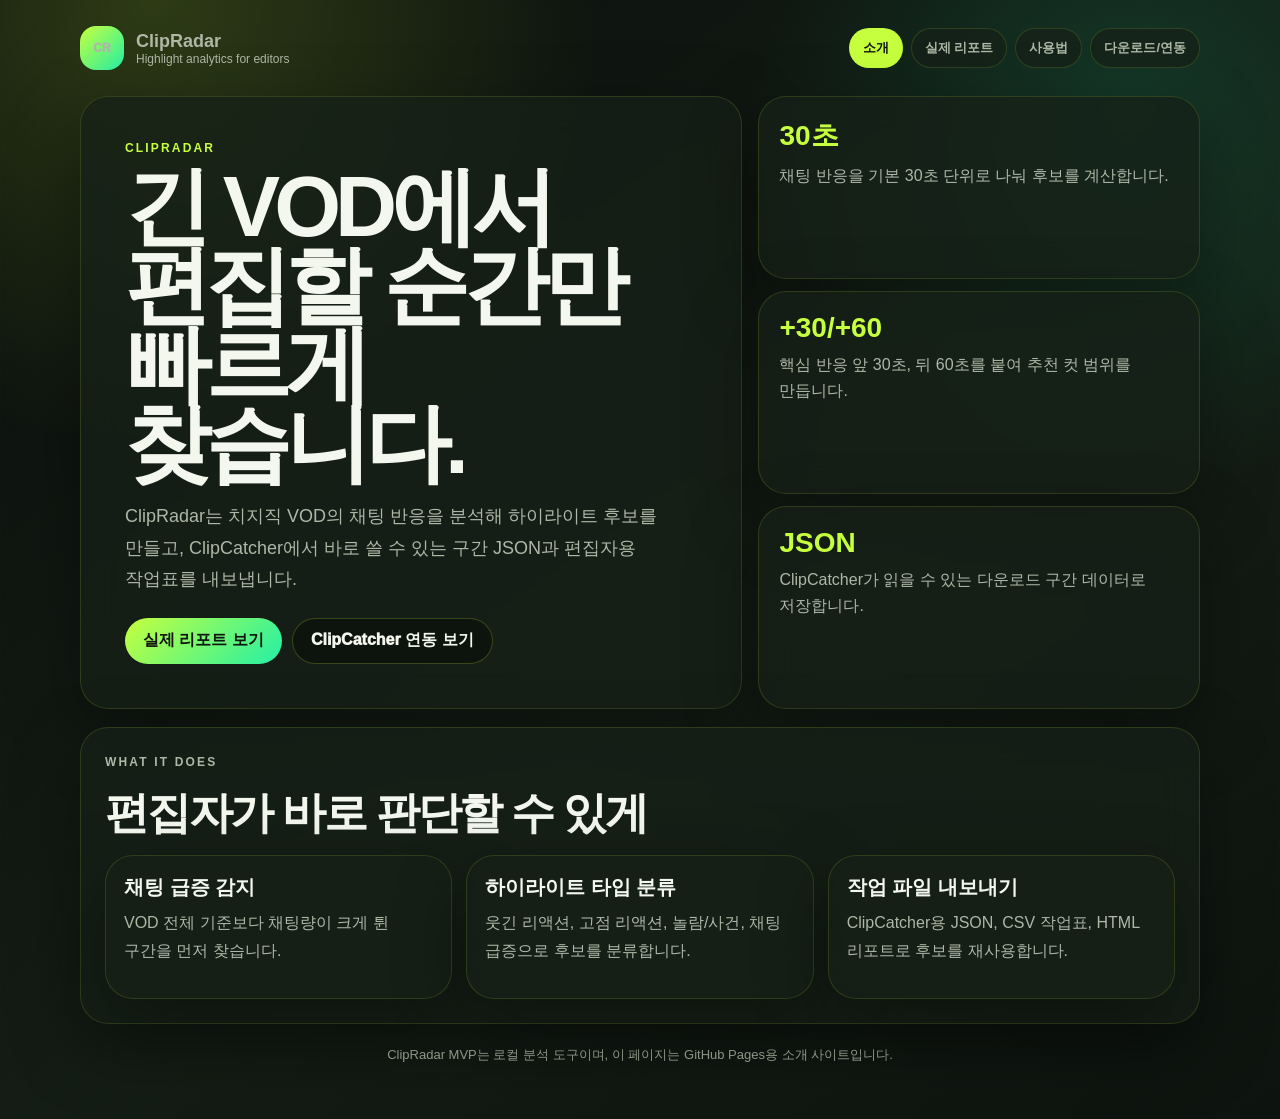
==== docs/index.html @ ac866fc5 "Initial ClipRadar MVP" ====
<!doctype html>
<html lang="ko">
  <head>
    <meta charset="utf-8" />
    <meta name="viewport" content="width=device-width, initial-scale=1" />
    <title>ClipRadar - 방송 하이라이트 분석</title>
    <link rel="stylesheet" href="./assets/site.css" />
  </head>
  <body>
    <main class="site-shell">
      <nav class="site-nav">
        <a class="brand" href="./index.html">
          <span class="brand-mark">CR</span>
          <span><strong>ClipRadar</strong><span>Highlight analytics for editors</span></span>
        </a>
        <div class="nav-links">
          <a class="active" href="./index.html">소개</a>
          <a href="./sample-report.html">실제 리포트</a>
          <a href="./usage.html">사용법</a>
          <a href="./integration.html">다운로드/연동</a>
        </div>
      </nav>

      <section class="hero">
        <div class="hero-main panel">
          <p class="eyebrow">ClipRadar</p>
          <h1>긴 VOD에서<br />편집할 순간만 빠르게 찾습니다.</h1>
          <p class="lead">
            ClipRadar는 치지직 VOD의 채팅 반응을 분석해 하이라이트 후보를 만들고,
            ClipCatcher에서 바로 쓸 수 있는 구간 JSON과 편집자용 작업표를 내보냅니다.
          </p>
          <div class="cta-row">
            <a class="button" href="./sample-report.html">실제 리포트 보기</a>
            <a class="button secondary" href="./integration.html">ClipCatcher 연동 보기</a>
          </div>
        </div>
        <aside class="hero-side">
          <article class="mini-card">
            <strong>30초</strong>
            <span>채팅 반응을 기본 30초 단위로 나눠 후보를 계산합니다.</span>
          </article>
          <article class="mini-card">
            <strong>+30/+60</strong>
            <span>핵심 반응 앞 30초, 뒤 60초를 붙여 추천 컷 범위를 만듭니다.</span>
          </article>
          <article class="mini-card">
            <strong>JSON</strong>
            <span>ClipCatcher가 읽을 수 있는 다운로드 구간 데이터로 저장합니다.</span>
          </article>
        </aside>
      </section>

      <section class="section panel">
        <p class="eyebrow">What It Does</p>
        <h2>편집자가 바로 판단할 수 있게</h2>
        <div class="grid">
          <article class="step-card">
            <h3>채팅 급증 감지</h3>
            <p>VOD 전체 기준보다 채팅량이 크게 튄 구간을 먼저 찾습니다.</p>
          </article>
          <article class="step-card">
            <h3>하이라이트 타입 분류</h3>
            <p>웃긴 리액션, 고점 리액션, 놀람/사건, 채팅 급증으로 후보를 분류합니다.</p>
          </article>
          <article class="step-card">
            <h3>작업 파일 내보내기</h3>
            <p>ClipCatcher용 JSON, CSV 작업표, HTML 리포트로 후보를 재사용합니다.</p>
          </article>
        </div>
      </section>

      <p class="footer">ClipRadar MVP는 로컬 분석 도구이며, 이 페이지는 GitHub Pages용 소개 사이트입니다.</p>
    </main>
  </body>
</html>
---- docs/assets/site.css ----
:root {
  --bg: #0d130e;
  --panel: #172018;
  --panel-strong: #202b22;
  --ink: #f4f7ed;
  --muted: #aeb8a7;
  --line: #344132;
  --accent: #c6ff3d;
  --accent-2: #24f0a6;
  --hot: #ff6b35;
  --shadow: 0 24px 70px rgba(0, 0, 0, 0.34);
}

* {
  box-sizing: border-box;
}

body {
  margin: 0;
  min-height: 100vh;
  color: var(--ink);
  background:
    radial-gradient(circle at 12% 0%, rgba(198, 255, 61, 0.18), transparent 28rem),
    radial-gradient(circle at 88% 10%, rgba(36, 240, 166, 0.14), transparent 24rem),
    linear-gradient(145deg, #0b0f0c 0%, #141d15 58%, #0d130e 100%);
  font-family: ui-sans-serif, "Pretendard", "Apple SD Gothic Neo", "Noto Sans KR", sans-serif;
  word-break: keep-all;
  overflow-wrap: break-word;
}

a {
  color: inherit;
}

code {
  border: 1px solid rgba(198, 255, 61, 0.16);
  border-radius: 8px;
  background: rgba(9, 16, 10, 0.76);
  padding: 2px 6px;
  color: #dfffc4;
  font-size: 0.92em;
}

.site-shell {
  width: min(1120px, calc(100% - 32px));
  margin: 0 auto;
  padding: 26px 0 42px;
}

.site-nav {
  display: flex;
  align-items: center;
  justify-content: space-between;
  gap: 18px;
  margin-bottom: 26px;
}

.brand {
  display: flex;
  align-items: center;
  gap: 12px;
  text-decoration: none;
}

.brand-mark {
  display: grid;
  width: 44px;
  height: 44px;
  place-items: center;
  border-radius: 16px;
  background: linear-gradient(135deg, var(--accent), var(--accent-2));
  color: #101510;
  font-weight: 950;
}

.brand strong {
  display: block;
  font-size: 18px;
}

.brand span {
  color: var(--muted);
  font-size: 12px;
}

.nav-links {
  display: flex;
  flex-wrap: wrap;
  gap: 8px;
  justify-content: flex-end;
}

.nav-links a {
  border: 1px solid rgba(198, 255, 61, 0.14);
  border-radius: 999px;
  background: rgba(23, 32, 24, 0.72);
  padding: 10px 13px;
  color: var(--muted);
  font-size: 13px;
  font-weight: 850;
  text-decoration: none;
}

.nav-links a.active,
.nav-links a:hover {
  color: #101510;
  background: var(--accent);
}

.hero {
  display: grid;
  grid-template-columns: minmax(0, 1.2fr) minmax(280px, 0.8fr);
  gap: 16px;
  align-items: stretch;
}

.panel,
.mini-card,
.report-card,
.step-card {
  border: 1px solid rgba(198, 255, 61, 0.14);
  border-radius: 28px;
  background: rgba(23, 32, 24, 0.78);
  box-shadow: var(--shadow);
  backdrop-filter: blur(18px);
}

.hero-main {
  padding: clamp(26px, 4vw, 44px);
}

.eyebrow {
  margin: 0 0 12px;
  color: var(--accent);
  font-size: 12px;
  font-weight: 900;
  letter-spacing: 0.18em;
  text-transform: uppercase;
}

h1,
h2,
h3,
p {
  margin-top: 0;
}

h1 {
  margin-bottom: 18px;
  font-size: clamp(44px, 8vw, 86px);
  line-height: 0.92;
  letter-spacing: -0.07em;
}

h2 {
  margin-bottom: 12px;
  font-size: clamp(28px, 4vw, 44px);
  letter-spacing: -0.05em;
}

h3 {
  margin-bottom: 8px;
  font-size: 20px;
}

.lead {
  max-width: 720px;
  margin-bottom: 0;
  color: var(--muted);
  font-size: 18px;
  line-height: 1.75;
}

.hero-side {
  display: grid;
  gap: 12px;
}

.mini-card {
  padding: 20px;
}

.mini-card strong {
  display: block;
  margin-bottom: 8px;
  color: var(--accent);
  font-size: 28px;
}

.mini-card span,
.mini-card p {
  color: var(--muted);
  line-height: 1.6;
}

.cta-row {
  display: flex;
  flex-wrap: wrap;
  gap: 10px;
  margin-top: 22px;
}

.button {
  display: inline-flex;
  min-height: 46px;
  align-items: center;
  justify-content: center;
  border-radius: 999px;
  background: linear-gradient(135deg, var(--accent), var(--accent-2));
  color: #101510;
  padding: 0 18px;
  font-weight: 950;
  text-decoration: none;
}

.button.secondary {
  border: 1px solid rgba(198, 255, 61, 0.22);
  color: var(--ink);
  background: rgba(13, 19, 14, 0.82);
}

.section {
  margin-top: 18px;
  padding: 24px;
}

.compact-section {
  padding: 16px;
}

.grid {
  display: grid;
  grid-template-columns: repeat(3, 1fr);
  gap: 14px;
}

.grid.two {
  grid-template-columns: repeat(2, 1fr);
}

.step-card,
.report-card {
  padding: 18px;
}

.step-card p,
.report-card p,
.section > p {
  color: var(--muted);
  line-height: 1.7;
}

.report-card {
  display: grid;
  gap: 12px;
}

.report-meta {
  display: flex;
  flex-wrap: wrap;
  gap: 8px;
}

.report-meta span {
  border: 1px solid rgba(198, 255, 61, 0.14);
  border-radius: 999px;
  padding: 7px 9px;
  color: var(--muted);
  font-size: 12px;
  font-weight: 850;
}

.score {
  color: var(--accent);
  font-size: 42px;
  font-weight: 950;
  line-height: 1;
}

.report-hero {
  display: grid;
  grid-template-columns: minmax(0, 1fr) auto;
  gap: 18px;
  align-items: end;
  padding: clamp(26px, 4vw, 44px);
}

.scan-badge {
  display: grid;
  min-width: 180px;
  place-items: center;
  border: 1px solid rgba(198, 255, 61, 0.24);
  border-radius: 28px;
  background: rgba(9, 16, 10, 0.58);
  padding: 22px;
  text-align: center;
}

.scan-badge strong {
  color: var(--accent);
  font-size: 42px;
  line-height: 1;
}

.scan-badge span {
  margin-top: 8px;
  color: var(--muted);
  font-weight: 850;
}

.stat-strip {
  display: flex;
  flex-wrap: wrap;
  gap: 10px;
}

.stat-strip span {
  border: 1px solid rgba(198, 255, 61, 0.16);
  border-radius: 999px;
  background: rgba(9, 16, 10, 0.54);
  padding: 9px 12px;
  color: var(--muted);
  font-size: 13px;
  font-weight: 850;
}

.stat-strip strong {
  color: var(--ink);
}

.feature-card {
  align-content: start;
}

.feature-card .button {
  width: fit-content;
}

.moment-list {
  display: grid;
  gap: 12px;
}

.moment-row {
  display: grid;
  grid-template-columns: auto minmax(0, 1fr) auto;
  gap: 14px;
  align-items: center;
  border: 1px solid rgba(198, 255, 61, 0.14);
  border-radius: 22px;
  background: rgba(9, 16, 10, 0.42);
  padding: 16px;
}

.moment-row h3 {
  margin-bottom: 6px;
}

.moment-row p {
  margin-bottom: 10px;
  color: var(--muted);
  line-height: 1.65;
}

.rank-pill,
.moment-link {
  display: inline-flex;
  min-width: 52px;
  min-height: 42px;
  align-items: center;
  justify-content: center;
  border-radius: 999px;
  font-weight: 950;
}

.rank-pill {
  background: var(--accent);
  color: #101510;
}

.moment-link {
  border: 1px solid rgba(198, 255, 61, 0.18);
  color: var(--ink);
  text-decoration: none;
}

.moment-link:hover {
  background: var(--accent);
  color: #101510;
}

.code-box {
  overflow: auto;
  border: 1px solid var(--line);
  border-radius: 20px;
  background: #09100a;
  padding: 18px;
  color: #dfffc4;
  font-size: 13px;
  line-height: 1.65;
}

.footer {
  margin-top: 22px;
  color: var(--muted);
  font-size: 13px;
  text-align: center;
}

@media (max-width: 820px) {
  .site-nav,
  .hero {
    grid-template-columns: 1fr;
  }

  .site-nav {
    display: grid;
  }

  .nav-links {
    justify-content: flex-start;
  }

  .grid,
  .grid.two {
    grid-template-columns: 1fr;
  }

  .report-hero,
  .moment-row {
    grid-template-columns: 1fr;
  }

  .scan-badge {
    min-width: 0;
  }

  .moment-link {
    width: fit-content;
  }
}
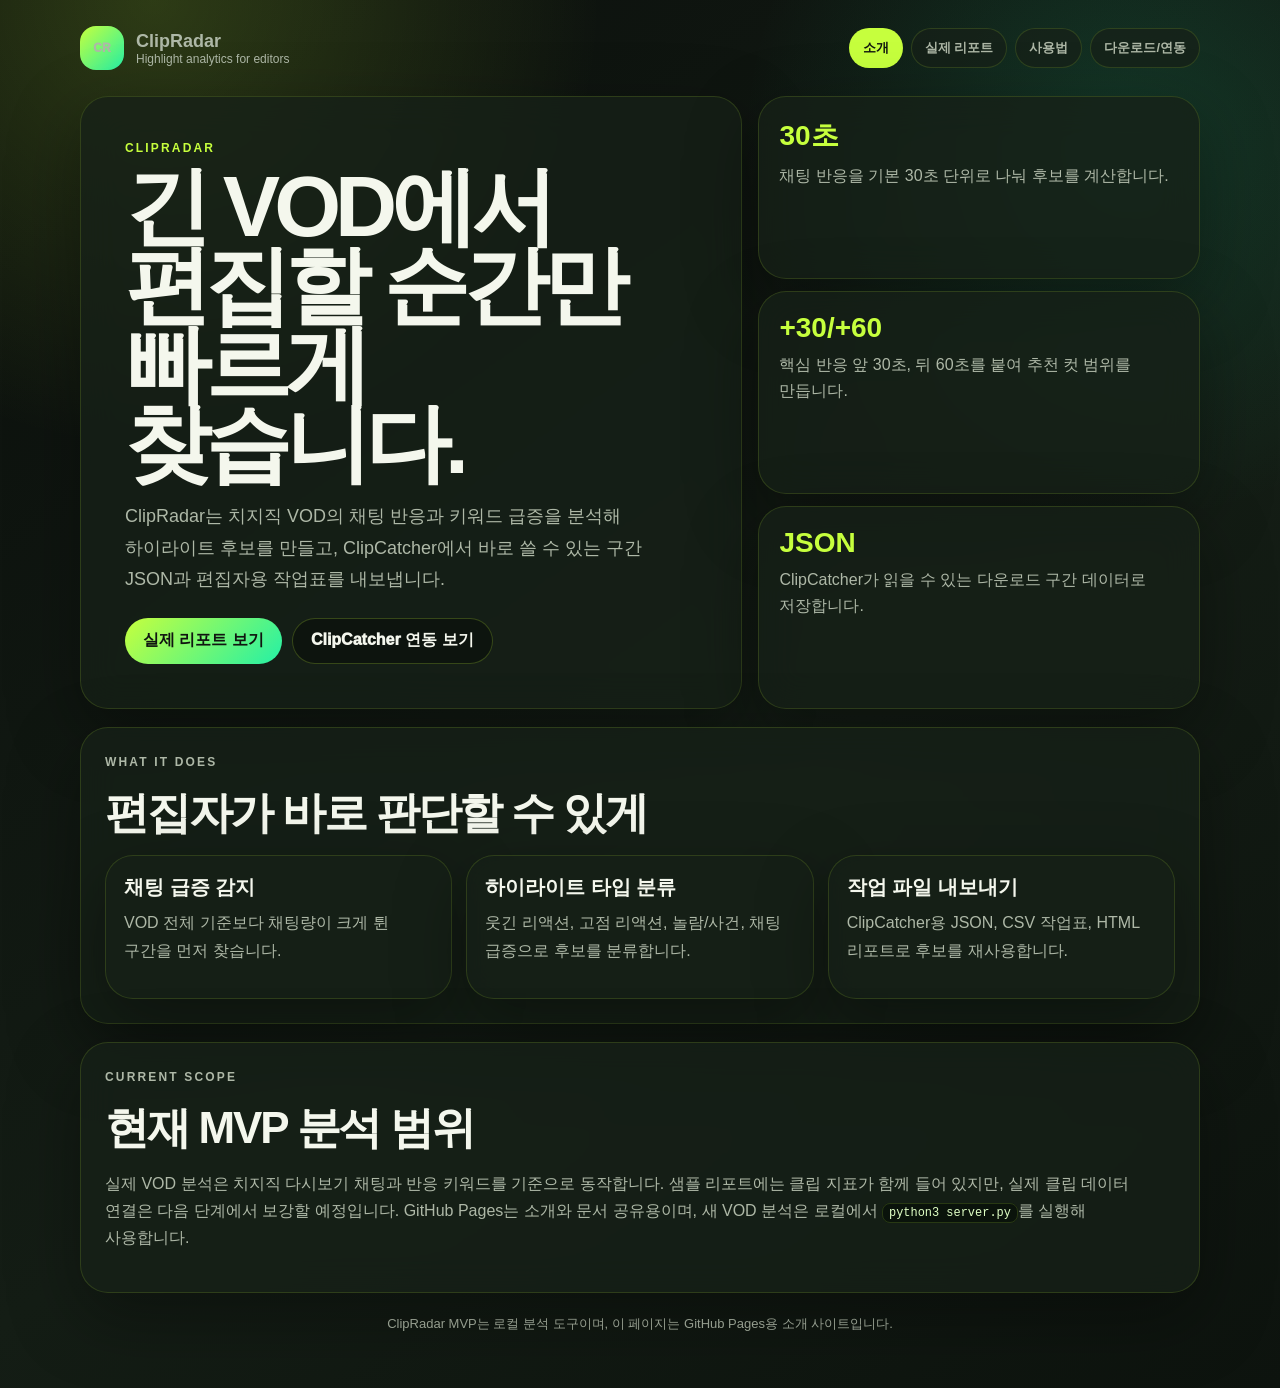
==== commit 4edc1d60: "Add ClipRadar license, CI, and docs cleanup" ====
--- a/docs/index.html
+++ b/docs/index.html
@@ -26,7 +26,7 @@
           <p class="eyebrow">ClipRadar</p>
           <h1>긴 VOD에서<br />편집할 순간만 빠르게 찾습니다.</h1>
           <p class="lead">
-            ClipRadar는 치지직 VOD의 채팅 반응을 분석해 하이라이트 후보를 만들고,
+            ClipRadar는 치지직 VOD의 채팅 반응과 키워드 급증을 분석해 하이라이트 후보를 만들고,
             ClipCatcher에서 바로 쓸 수 있는 구간 JSON과 편집자용 작업표를 내보냅니다.
           </p>
           <div class="cta-row">
@@ -69,6 +69,16 @@
         </div>
       </section>
 
+      <section class="section panel">
+        <p class="eyebrow">Current Scope</p>
+        <h2>현재 MVP 분석 범위</h2>
+        <p>
+          실제 VOD 분석은 치지직 다시보기 채팅과 반응 키워드를 기준으로 동작합니다.
+          샘플 리포트에는 클립 지표가 함께 들어 있지만, 실제 클립 데이터 연결은 다음 단계에서 보강할 예정입니다.
+          GitHub Pages는 소개와 문서 공유용이며, 새 VOD 분석은 로컬에서 <code>python3 server.py</code>를 실행해 사용합니다.
+        </p>
+      </section>
+
       <p class="footer">ClipRadar MVP는 로컬 분석 도구이며, 이 페이지는 GitHub Pages용 소개 사이트입니다.</p>
     </main>
   </body>
